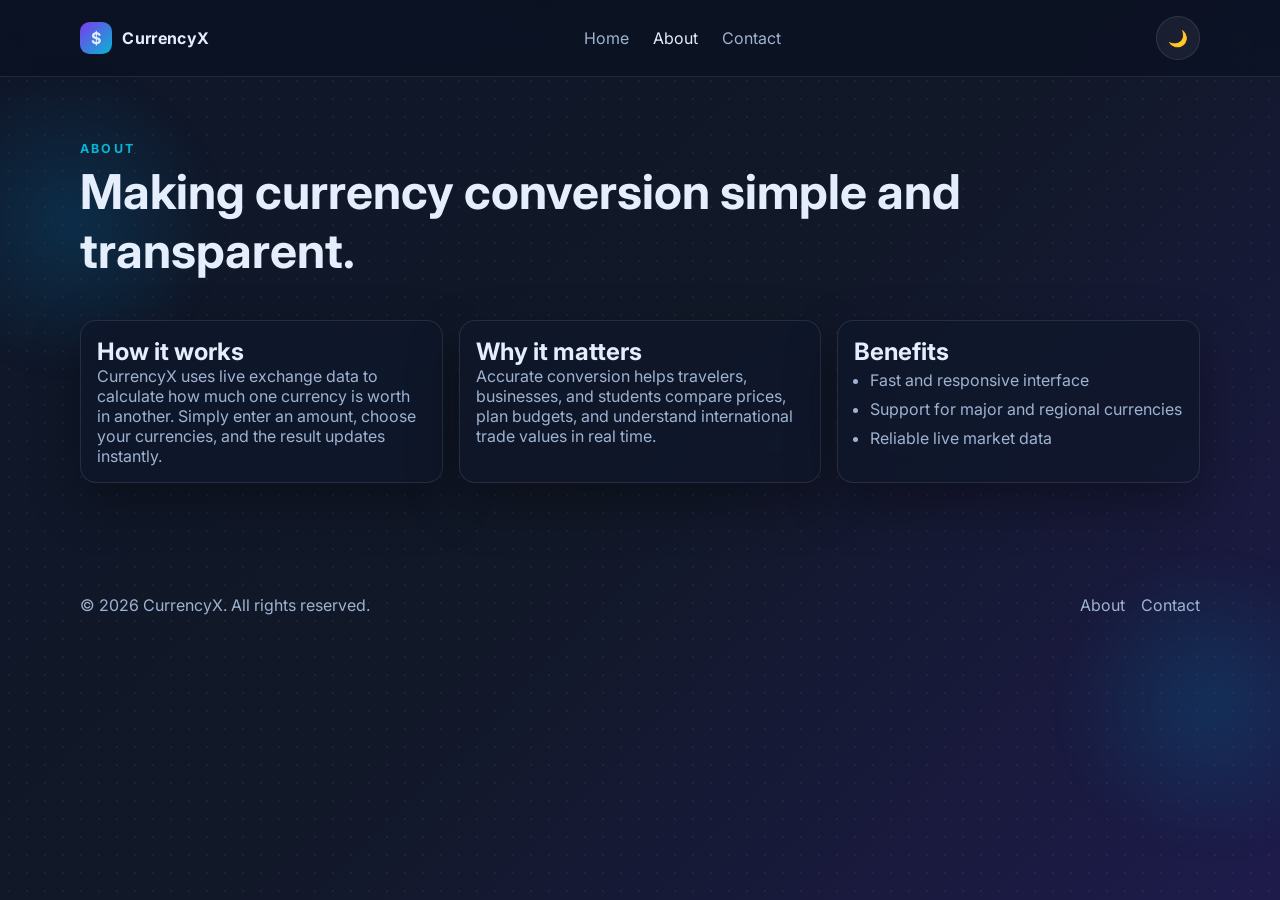
==== about.html @ 4249543f "git commit -m "Completed Global Currency Converter website"" ====
<!DOCTYPE html>
<html lang="en">

<head>
    <meta charset="UTF-8" />
    <meta name="viewport" content="width=device-width, initial-scale=1.0" />
    <title>About | CurrencyX</title>
    <link rel="preconnect" href="https://fonts.googleapis.com">
    <link rel="preconnect" href="https://fonts.gstatic.com" crossorigin>
    <link href="https://fonts.googleapis.com/css2?family=Inter:wght@400;500;600;700;800&display=swap" rel="stylesheet">
    <link rel="stylesheet" href="css/style.css" />
</head>

<body>
    <div class="background-orb orb-1"></div>
    <div class="background-orb orb-2"></div>

    <header class="top-bar">
        <div class="container nav-wrap">
            <a href="index.html" class="brand">
                <span class="brand-icon">$</span>
                <span>CurrencyX</span>
            </a>
            <nav class="nav-links">
                <a href="index.html">Home</a>
                <a href="about.html" class="active">About</a>
                <a href="contact.html">Contact</a>
            </nav>
            <button class="theme-toggle" id="themeToggle" aria-label="Toggle theme">
                <span class="toggle-icon">🌙</span>
            </button>
        </div>
    </header>

    <main>
        <section class="page-hero">
            <div class="container">
                <p class="eyebrow">About</p>
                <h1>Making currency conversion simple and transparent.</h1>
            </div>
        </section>

        <section class="about-content">
            <div class="container about-grid">
                <div class="glass-card about-card">
                    <h2>How it works</h2>
                    <p>
                        CurrencyX uses live exchange data to calculate how much one currency is worth in another.
                        Simply enter an amount, choose your currencies, and the result updates instantly.
                    </p>
                </div>
                <div class="glass-card about-card">
                    <h2>Why it matters</h2>
                    <p>
                        Accurate conversion helps travelers, businesses, and students compare prices, plan budgets,
                        and understand international trade values in real time.
                    </p>
                </div>
                <div class="glass-card about-card">
                    <h2>Benefits</h2>
                    <ul>
                        <li>Fast and responsive interface</li>
                        <li>Support for major and regional currencies</li>
                        <li>Reliable live market data</li>
                    </ul>
                </div>
            </div>
        </section>
    </main>

    <footer class="site-footer">
        <div class="container footer-wrap">
            <p>© 2026 CurrencyX. All rights reserved.</p>
            <div>
                <a href="about.html">About</a>
                <a href="contact.html">Contact</a>
            </div>
        </div>
    </footer>

    <script src="js/script.js"></script>
</body>

</html>
---- css/style.css ----
:root {
    --bg: linear-gradient(135deg, #0f172a 0%, #111827 50%, #1e1b4b 100%);
    --surface: rgba(15, 23, 42, 0.72);
    --surface-2: rgba(255, 255, 255, 0.06);
    --text: #e5eefc;
    --muted: #9fb3d1;
    --primary: #7c3aed;
    --accent: #06b6d4;
    --border: rgba(255, 255, 255, 0.1);
    --shadow: 0 20px 50px rgba(0, 0, 0, 0.35);
    --success: #22c55e;
    --danger: #e11d48;
}

:root.light-theme {
    --bg: linear-gradient(135deg, #eef7ff 0%, #ddeeff 50%, #f5f3ff 100%);
    --surface: rgba(255, 255, 255, 0.72);
    --surface-2: rgba(255, 255, 255, 0.4);
    --text: #0f172a;
    --muted: #475569;
    --primary: #7c3aed;
    --accent: #0891b2;
    --border: rgba(15, 23, 42, 0.08);
    --shadow: 0 15px 35px rgba(148, 163, 184, 0.18);
}

* {
    box-sizing: border-box;
    margin: 0;
    padding: 0;
}

body {
    font-family: 'Inter', sans-serif;
    background: var(--bg);
    color: var(--text);
    min-height: 100vh;
    overflow-x: hidden;
    transition: background 0.3s ease, color 0.3s ease;
}

body::before {
    content: '';
    position: fixed;
    inset: 0;
    background-image: radial-gradient(rgba(255, 255, 255, 0.05) 1px, transparent 1px);
    background-size: 18px 18px;
    pointer-events: none;
}

img {
    max-width: 100%;
    display: block;
}

button,
input,
select,
textarea {
    font: inherit;
}

a {
    color: inherit;
    text-decoration: none;
}

.container {
    width: min(1120px, 92vw);
    margin: 0 auto;
}

.background-orb {
    position: fixed;
    width: 300px;
    height: 300px;
    border-radius: 999px;
    background: radial-gradient(circle, rgba(7, 89, 133, 0.35), transparent 70%);
    z-index: 0;
    filter: blur(10px);
}

.orb-1 {
    top: 8%;
    left: -80px;
}

.orb-2 {
    bottom: 5%;
    right: -80px;
}

.top-bar {
    position: sticky;
    top: 0;
    z-index: 10;
    backdrop-filter: blur(12px);
    background: rgba(8, 13, 31, 0.48);
    border-bottom: 1px solid var(--border);
}

:root.light-theme .top-bar {
    background: rgba(255, 255, 255, 0.58);
}

.nav-wrap {
    display: flex;
    align-items: center;
    justify-content: space-between;
    padding: 1rem 0;
}

.brand {
    display: flex;
    align-items: center;
    gap: 0.65rem;
    font-weight: 700;
    letter-spacing: 0.02em;
}

.brand-icon {
    display: grid;
    place-items: center;
    width: 2rem;
    height: 2rem;
    background: linear-gradient(135deg, var(--primary), var(--accent));
    border-radius: 0.6rem;
}

.nav-links {
    display: flex;
    gap: 1.5rem;
    color: var(--muted);
}

.nav-links a.active,
.nav-links a:hover {
    color: var(--text);
}

.theme-toggle {
    background: var(--surface-2);
    border: 1px solid var(--border);
    color: var(--text);
    cursor: pointer;
    width: 44px;
    height: 44px;
    border-radius: 999px;
}

.hero-section,
.page-hero,
.about-content,
.contact-section,
.popular-section,
.recent-section,
.stats-section {
    position: relative;
    z-index: 1;
}

.hero-section {
    padding: 5rem 0 3rem;
}

.hero-grid {
    display: grid;
    grid-template-columns: 1.1fr 0.95fr;
    gap: 2rem;
    align-items: center;
}

.hero-text h1 {
    font-size: clamp(2.8rem, 4.8vw, 4rem);
    line-height: 1;
    margin-bottom: 1rem;
}

.subtext,
.about-card p,
.about-card li,
.contact-card p,
.site-footer p,
.site-footer a {
    color: var(--muted);
}

.hero-text .subtext {
    max-width: 60ch;
    font-size: 1rem;
    line-height: 1.7;
}

.hero-actions {
    display: flex;
    gap: 1rem;
    margin: 1.8rem 0;
}

.btn {
    display: inline-flex;
    align-items: center;
    justify-content: center;
    padding: 0.9rem 1.2rem;
    border-radius: 0.9rem;
    font-weight: 600;
    transition: transform 0.2s ease, box-shadow 0.2s ease;
}

.btn:hover {
    transform: translateY(-1px);
}

.btn-primary {
    background: linear-gradient(135deg, var(--primary), var(--accent));
    color: white;
    box-shadow: 0 10px 22px rgba(6, 182, 212, 0.22);
}

.btn-secondary {
    background: var(--surface-2);
    border: 1px solid var(--border);
}

.btn-full {
    width: 100%;
    margin-top: 1rem;
}

.trust-row {
    display: flex;
    gap: 1rem;
    flex-wrap: wrap;
    color: var(--muted);
}

.glass-card {
    background: var(--surface);
    border: 1px solid var(--border);
    box-shadow: var(--shadow);
    backdrop-filter: blur(14px);
    -webkit-backdrop-filter: blur(14px);
}

.converter-card {
    padding: 1.5rem;
    border-radius: 1.25rem;
}

.converter-header {
    display: flex;
    align-items: center;
    justify-content: space-between;
    margin-bottom: 1rem;
}

.eyebrow {
    text-transform: uppercase;
    letter-spacing: 0.18em;
    font-size: 0.78rem;
    font-weight: 700;
    color: var(--accent);
}

.eyebrow.small {
    font-size: 0.68rem;
}

.rate-pill {
    background: rgba(34, 197, 94, 0.12);
    color: var(--success);
    padding: 0.4rem 0.7rem;
    border-radius: 999px;
    font-size: 0.85rem;
    font-weight: 600;
}

.input-group,
.field-group {
    display: flex;
    flex-direction: column;
    gap: 0.5rem;
}

.input-group label,
.field-group label,
.result-label {
    font-size: 0.9rem;
    color: var(--muted);
}

input[type="number"],
input[type="text"],
input[type="email"],
textarea,
select {
    width: 100%;
    padding: 0.9rem 1rem;
    border-radius: 0.85rem;
    border: 1px solid var(--border);
    background: var(--surface-2);
    color: var(--text);
    outline: none;
}

.currency-grid {
    display: grid;
    grid-template-columns: 1fr auto 1fr;
    gap: 0.8rem;
    align-items: end;
    margin-top: 1rem;
}

.search-input {
    margin-bottom: 0.5rem;
}

.currency-select {
    min-height: 200px;
}

.swap-btn {
    background: var(--surface-2);
    border: 1px solid var(--border);
    color: var(--text);
    width: 52px;
    height: 52px;
    border-radius: 999px;
    margin-bottom: 0.6rem;
    cursor: pointer;
}

.result-box {
    background: linear-gradient(180deg, rgba(7, 89, 133, 0.12), rgba(124, 58, 237, 0.08));
    padding: 1rem;
    border-radius: 1rem;
    margin-top: 1rem;
}

.result-box h3 {
    font-size: 2rem;
    line-height: 1;
    margin: 0.35rem 0;
}

.error-message {
    min-height: 1.5rem;
    color: var(--danger);
    margin-top: 0.7rem;
}

.stats-grid,
.popular-grid,
.about-grid,
.contact-grid {
    display: grid;
    gap: 1rem;
}

.stats-grid {
    grid-template-columns: repeat(3, 1fr);
    margin-top: 2rem;
}

.stat-card,
.popular-pill,
.recent-item,
.about-card,
.contact-card,
.social-card {
    padding: 1rem;
    border-radius: 1rem;
}

.section-header {
    display: flex;
    justify-content: space-between;
    align-items: center;
    margin: 3rem 0 1rem;
}

.popular-grid {
    grid-template-columns: repeat(4, 1fr);
}

.popular-pill {
    background: var(--surface-2);
    border: 1px solid var(--border);
    cursor: pointer;
    transition: transform 0.2s ease;
}

.popular-pill:hover,
.recent-item:hover {
    transform: translateY(-2px);
}

.recent-list {
    display: grid;
    gap: 0.8rem;
}

.recent-item {
    display: flex;
    justify-content: space-between;
    align-items: center;
    background: var(--surface-2);
    border: 1px solid var(--border);
}

.site-footer {
    position: relative;
    z-index: 1;
    padding: 2rem 0;
}

.footer-wrap {
    display: flex;
    justify-content: space-between;
    align-items: center;
    gap: 1rem;
    flex-wrap: wrap;
}

.footer-wrap div {
    display: flex;
    gap: 1rem;
}

.page-hero {
    padding: 4rem 0 1.5rem;
}

.page-hero h1 {
    font-size: clamp(2.2rem, 4vw, 3rem);
    margin-top: 0.4rem;
}

.about-grid {
    grid-template-columns: repeat(3, 1fr);
    padding: 1rem 0 5rem;
}

.about-card ul {
    padding-left: 1rem;
    line-height: 1.8;
}

.contact-grid {
    grid-template-columns: 1.5fr 1fr;
    padding: 1rem 0 5rem;
}

.form-row {
    display: grid;
    grid-template-columns: 1fr 1fr;
    gap: 0.8rem;
}

.contact-card form {
    display: flex;
    flex-direction: column;
    gap: 0.8rem;
}

.success-message {
    color: var(--success);
    min-height: 1rem;
}

.social-card {
    display: flex;
    flex-direction: column;
    gap: 0.8rem;
}

@media (max-width: 900px) {

    .hero-grid,
    .contact-grid,
    .about-grid,
    .stats-grid,
    .popular-grid {
        grid-template-columns: 1fr 1fr;
    }

    .converter-card {
        max-width: 100%;
    }
}

@media (max-width: 768px) {
    .nav-wrap {
        flex-wrap: wrap;
        gap: 0.75rem;
    }

    .nav-links {
        order: 3;
        width: 100%;
        justify-content: center;
    }

    .hero-grid,
    .contact-grid,
    .about-grid,
    .stats-grid,
    .popular-grid,
    .currency-grid,
    .form-row {
        grid-template-columns: 1fr;
    }

    .hero-section {
        padding-top: 3rem;
    }

    .swap-btn {
        margin: 0 auto;
        transform: rotate(90deg);
    }
}
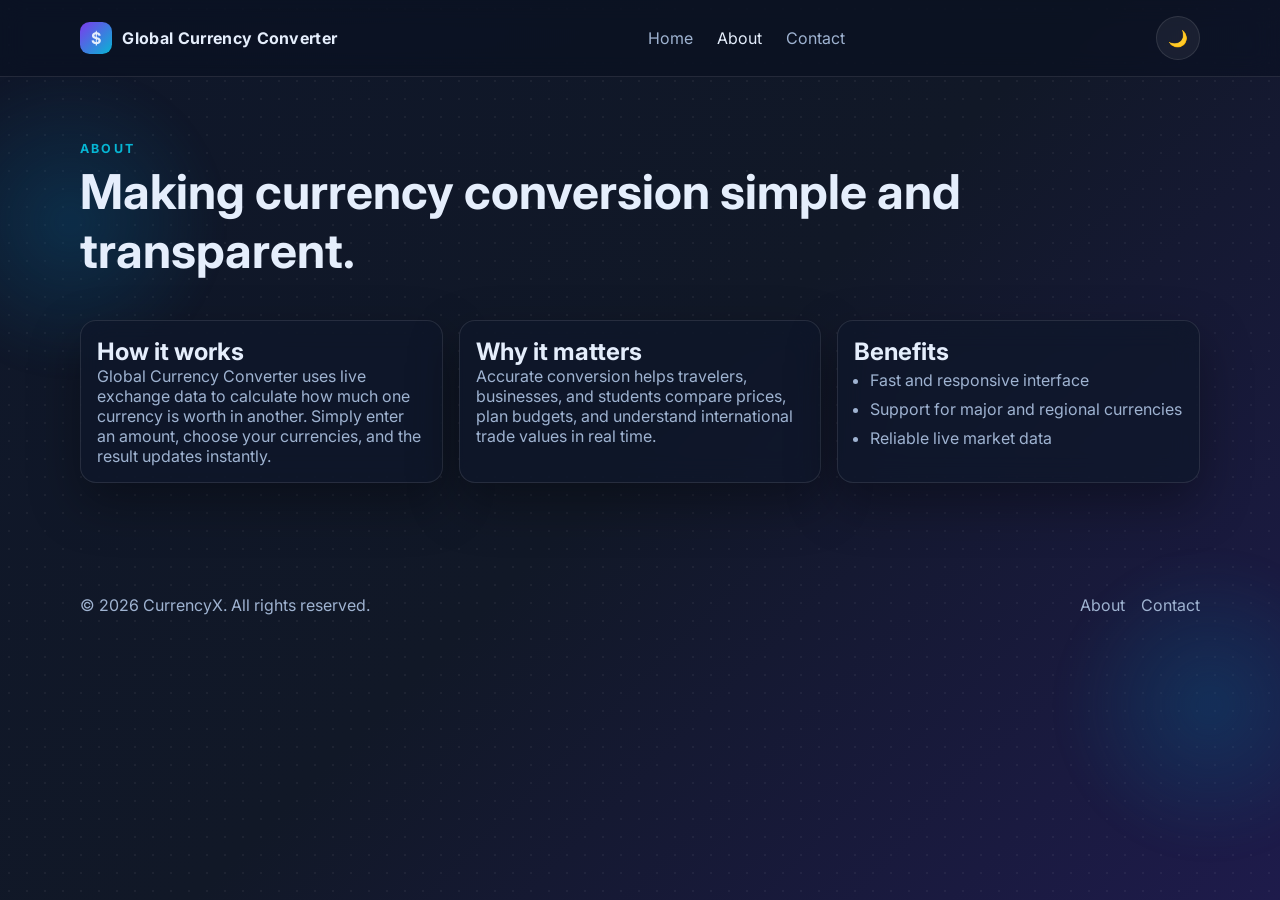
==== commit 71f1e0f4: "commit message for your changes. Lines starting" ====
--- a/about.html
+++ b/about.html
@@ -4,7 +4,7 @@
 <head>
     <meta charset="UTF-8" />
     <meta name="viewport" content="width=device-width, initial-scale=1.0" />
-    <title>About | CurrencyX</title>
+    <title>About | Global Currency Converter</title>
     <link rel="preconnect" href="https://fonts.googleapis.com">
     <link rel="preconnect" href="https://fonts.gstatic.com" crossorigin>
     <link href="https://fonts.googleapis.com/css2?family=Inter:wght@400;500;600;700;800&display=swap" rel="stylesheet">
@@ -19,7 +19,7 @@
         <div class="container nav-wrap">
             <a href="index.html" class="brand">
                 <span class="brand-icon">$</span>
-                <span>CurrencyX</span>
+                <span>Global Currency Converter</span>
             </a>
             <nav class="nav-links">
                 <a href="index.html">Home</a>
@@ -45,7 +45,8 @@
                 <div class="glass-card about-card">
                     <h2>How it works</h2>
                     <p>
-                        CurrencyX uses live exchange data to calculate how much one currency is worth in another.
+                        Global Currency Converter uses live exchange data to calculate how much one currency is worth in
+                        another.
                         Simply enter an amount, choose your currencies, and the result updates instantly.
                     </p>
                 </div>
